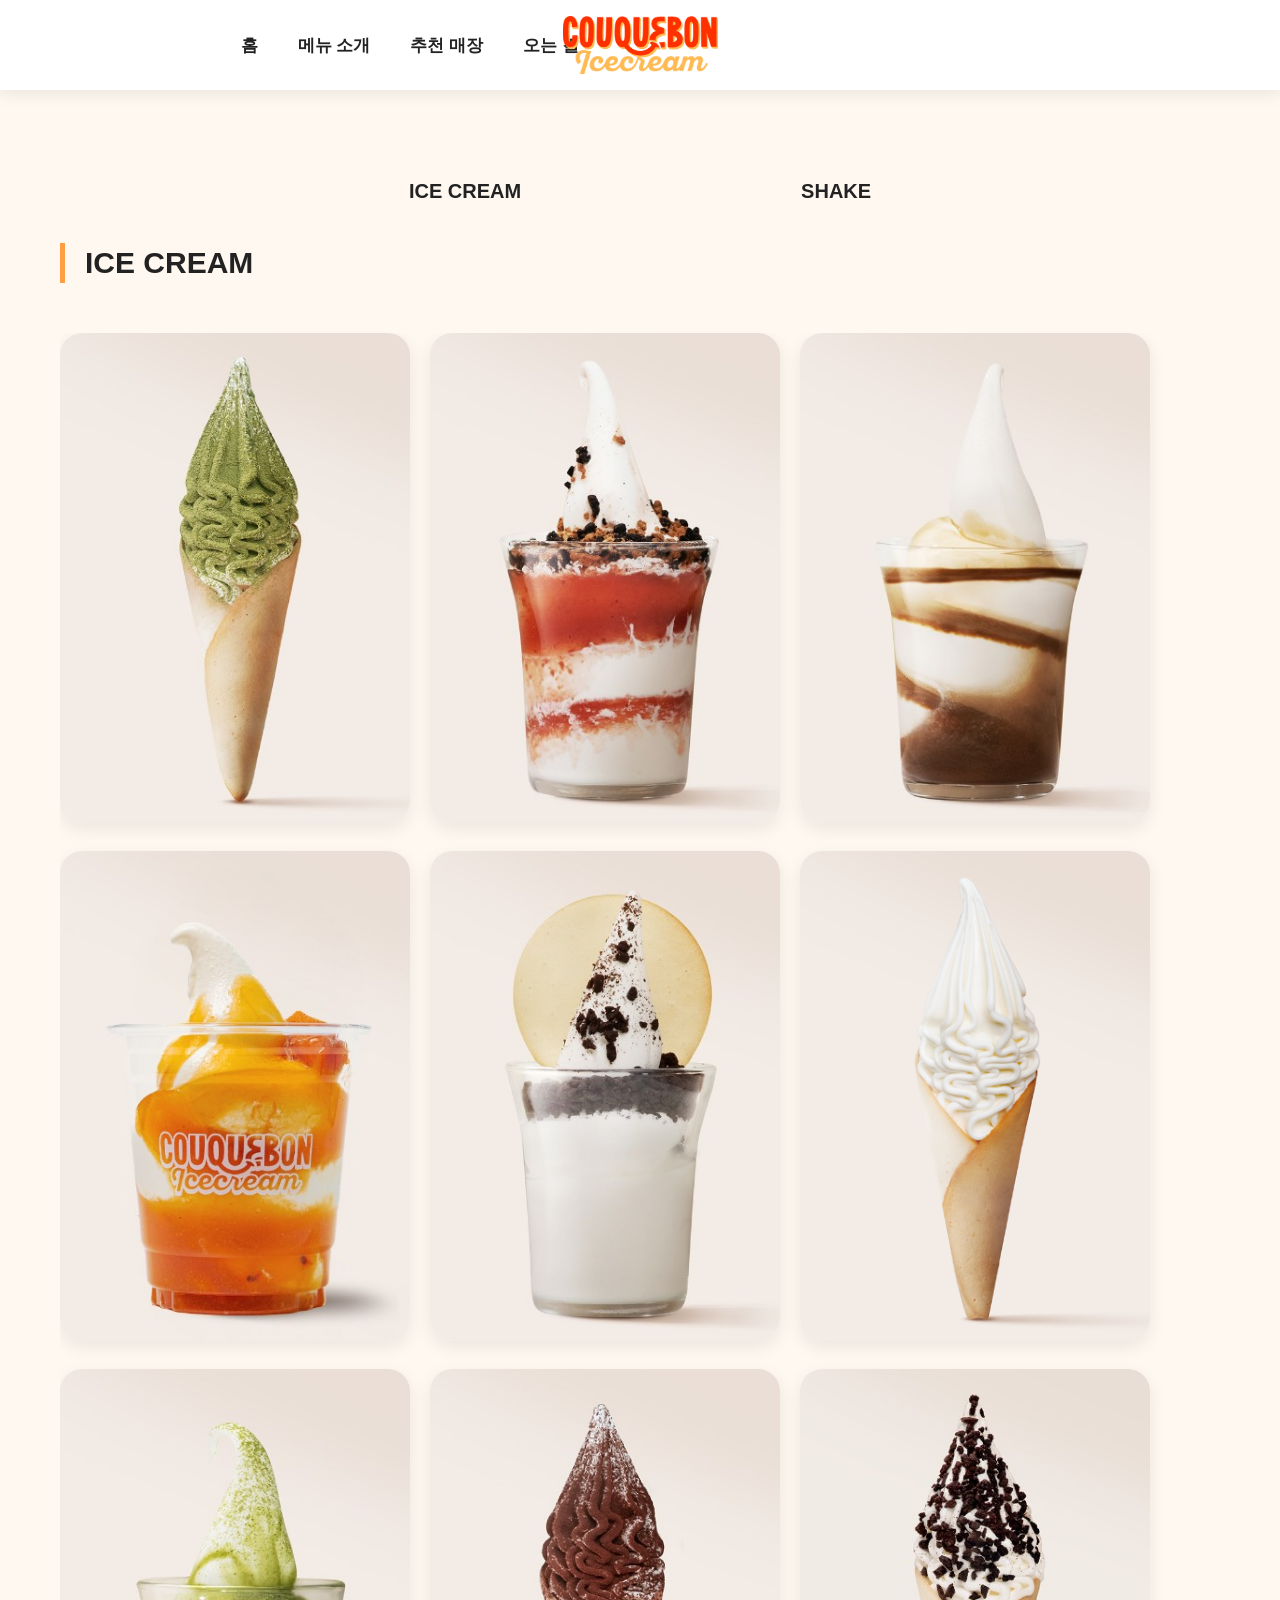
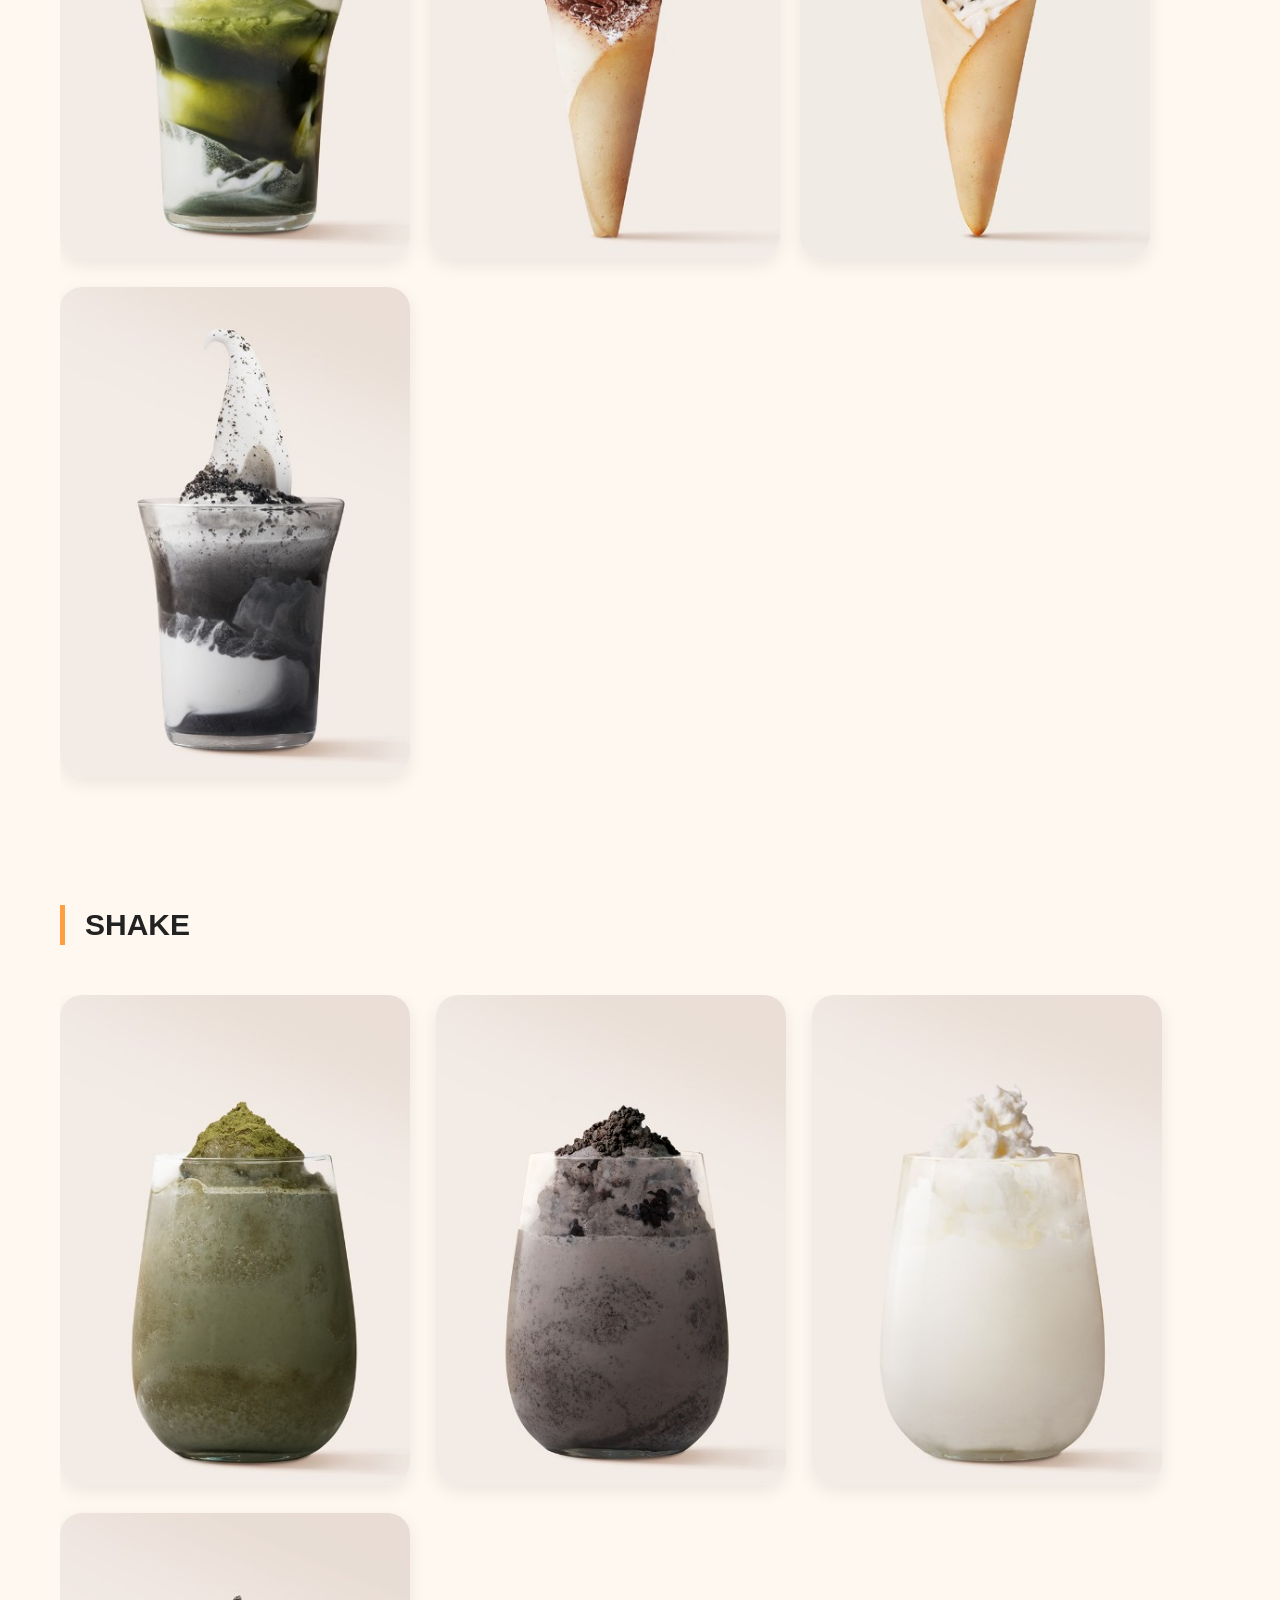
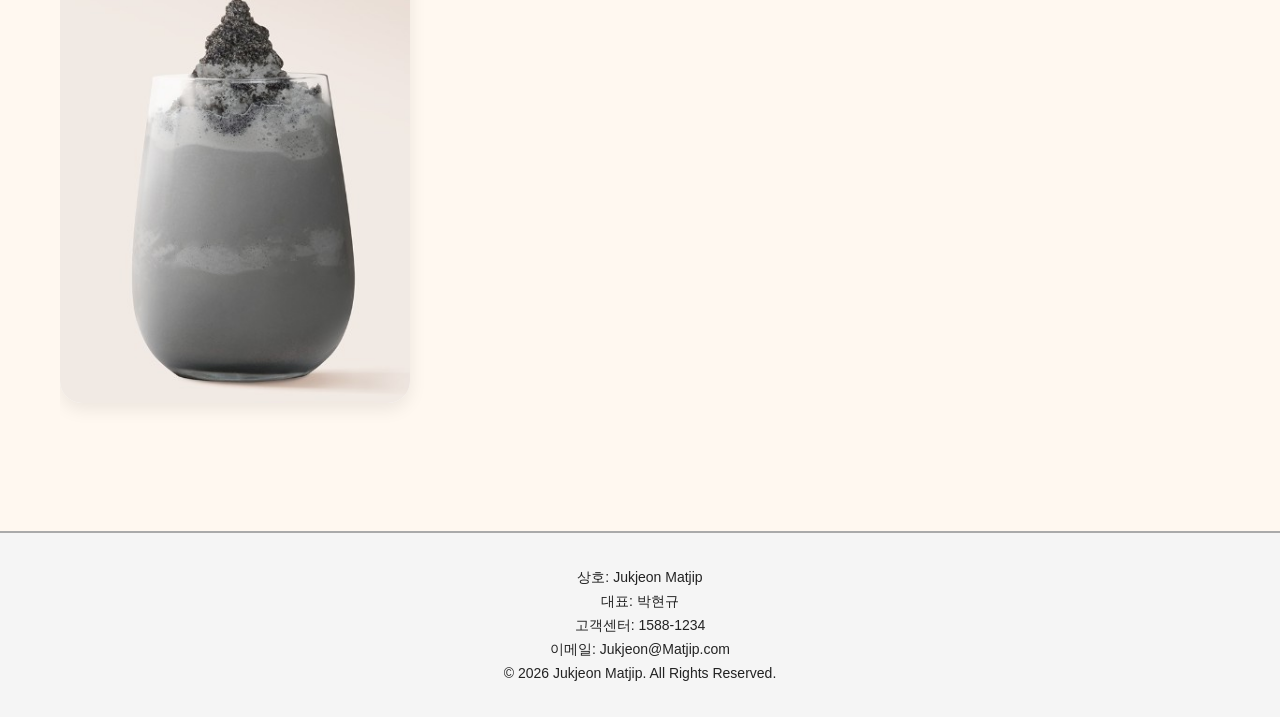
==== 쿠브봉.html @ 59cfadce "\" ====
<!DOCTYPE html>
<html lang="en">

<head>
    <meta charset="UTF-8">
    <meta name="viewport" content="width=device-width, initial-scale=1.0">
    <title>쿠크봉메뉴</title>
    <link rel="stylesheet" href="./css/쿠크봉.css">
</head>

<body>
    <header>
        <a href="./메인페이지.html">홈</a>
        <a href="#">메뉴 소개</a>
        <a href="./맛집목록페이지.html">추천 매장</a>
        <a href="#">오는 길</a>
        <div class="logo">
            <img src="./img/쿠크봉/로고.jpg" alt="로고">
        </div>
    </header>



    <div class="container">
        <main>
            <div class="menu">
                <a href="#ICE CREAM">ICE CREAM</a>
                <a href="#SHAKE">SHAKE</a>
            </div>

            <div id="ICE CREAM" class="menu-text">
                ICE CREAM
            </div>
            <div id="ice-img">
                <div class="ice-img">
                    <img src="./img/쿠크봉/녹차.jpg" alt="녹차">
                </div>
                <div class="ice-img">
                    <img src="./img/쿠크봉/딸기크런치.jpg" alt="딸기크런치">
                </div>
                <div class="ice-img">
                    <img src="./img/쿠크봉/아보카토.jpg" alt="아보카토">
                </div>
                <div class="ice-img">
                    <img src="./img/쿠크봉/애플망고.jpg" alt="애플망고">
                </div>
                <div class="ice-img">
                    <img src="./img/쿠크봉/오레오.jpg" alt="오레오">
                </div>
                <div class="ice-img">
                    <img src="./img/쿠크봉/오리지날.jpg" alt="오리지날">
                </div>
                <div class="ice-img">
                    <img src="./img/쿠크봉/제주말차.jpg" alt="제주말차">
                </div>
                <div class="ice-img">
                    <img src="./img/쿠크봉/초코.jpg" alt="초코">
                </div>
                <div class="ice-img">
                    <img src="./img/쿠크봉/쿠키.jpg" alt="쿠키">
                </div>
                <div class="ice-img">
                    <img src="./img/쿠크봉/흑임자.jpg" alt="흑임자">
                </div>
            </div>

            <div id="SHAKE" class="menu-text">
                SHAKE
            </div>

            <div id="shake-img">
                <div class="shake-img">
                    <img src="./img/쿠크봉/말차 쉐이크.jpg" alt="말차 쉐이크">
                </div>
                <div class="shake-img">
                    <img src="./img/쿠크봉/오레오 쿠키 쉐이크.jpg" alt="오레오 쿠키 쉐이크">
                </div>
                <div class="shake-img">
                    <img src="./img/쿠크봉/오리지날 쉐이크.jpg" alt="오리지날 쉐이크">
                </div>
                <div class="shake-img">
                    <img src="./img/쿠크봉/흑임자 쉐이크.jpg" alt="흑임자 쉐이크">
                </div>

            </div>
        </main>


    </div>
    <footer>
        <div class="footer-info">
            <p>상호: Jukjeon Matjip</p>
            <p>대표: 박현규</p>
            <p>고객센터: 1588-1234</p>
            <p>이메일: Jukjeon@Matjip.com</p>
            <p>© 2026 Jukjeon Matjip. All Rights Reserved.</p>
        </div>
    </footer>
</body>

</html>
---- css/쿠크봉.css ----
@font-face {
    font-family: 'RomanticGumi';
    src: url('https://cdn.jsdelivr.net/gh/projectnoonnu/2410-1@1.0/GumiRomanceTTF.woff2') format('woff2');
    font-weight: normal;
    font-display: swap;
}

@font-face {
    font-family: 'NexonMaplestory';
    src: url('https://cdn.jsdelivr.net/gh/projectnoonnu/noonfonts_20-04@2.1/MaplestoryOTFLight.woff') format('woff');
    font-weight: 300;
    font-display: swap;
}

@font-face {
    font-family: 'NexonMaplestory';
    src: url('https://cdn.jsdelivr.net/gh/projectnoonnu/noonfonts_20-04@2.1/MaplestoryOTFBold.woff') format('woff');
    font-weight: 700;
    font-display: swap;
}

:root {
    --main-bg: #fff8f0;
    --main-orange: #ff9f43;
    --text-main: #222;
    --border-gray: #aaa;
    --white: #ffffff;
    --shadow: rgba(0, 0, 0, 0.08);
}

* {
    box-sizing: border-box;
    padding: 0;
    margin: 0;
}

body {
    background-color: var(--main-bg);
    color: var(--text-main);
    font-family: Arial, Helvetica, sans-serif;
}

/* 상단 헤더 */
header {
    position: sticky;
    top: 0;
    z-index: 5;
    height: 90px;
    background-color: var(--white);
    box-shadow: 0 4px 16px var(--shadow);
    display: flex;
    align-items: center;
    justify-content: center;
    gap: 40px;
}

header a {
    position: relative;
    right: 18%;
    color: var(--text-main);
    text-decoration: none;
    font-size: 17px;
    font-weight: bold;
    transition: 0.32s;
}

header a:hover {
    color: var(--main-orange);
    transform: translateY(-3px);
}

.logo {
    position: absolute;
    left: 50% - 65px;
    width: 155px;
    height: 100px;
}

.logo img {
    width: 100%;
    height: 100%;
    object-fit: contain;
    display: block;
}

.container {
    width: 1200px;
    margin: 50px auto 0;
    padding: 20px;
}

.menu {
    width: 1000px;
    display: flex;
    justify-content: center;
    margin: 0px auto;
    padding: 20px;
    gap: 280px;
}

.menu>a {
    color: var(--text-main);
    text-decoration: none;
    font-size: 20px;
    font-weight: bold;
    transition: 0.32s;
}

.menu a:hover {
    color: var(--main-orange);
}

.menu-text {
    font-weight: 900;
    padding: 3px 20px;
    margin-top: 20px;
    margin-bottom: 50px;
    border-left: 5px solid var(--main-orange);
    font-size: 30px;
}

#ice-img {
    overflow: hidden;
    margin-bottom: 100px;
}

.ice-img {
    float: left;
    width: 350px;
    height: 490px;
    margin-right: 20px;
    margin-bottom: 28px;
    border-radius: 22px;
    overflow: hidden;
    background-color: var(--white);
    box-shadow: 0 6px 18px var(--shadow);
    transition: 0.32s;
}

.ice-img:hover {
    filter: brightness(70%);
}

#shake-img {
    overflow: hidden;
}

.shake-img {
    float: left;
    width: 350px;
    height: 490px;
    margin-right: 26px;
    margin-bottom: 28px;
    border-radius: 22px;
    overflow: hidden;
    background-color: var(--white);
    box-shadow: 0 6px 18px var(--shadow);
    transition: 0.32s ease-in-out;
}


.shake-img:hover {
    filter: brightness(70%);
}

.ice-img img, .shake-img img {
    width: 100%;
    height: 100%;
    object-fit: cover;
    display: block;
}

footer {
    width: 100%;
    margin-top: 80px;
    padding: 30px;
    background-color: #f5f5f5;
    border-top: 2px solid var(--border-gray);
    text-align: center;
    color: var(--text-main);
}

footer p {
    margin: 6px 0;
    font-size: 14px;
}
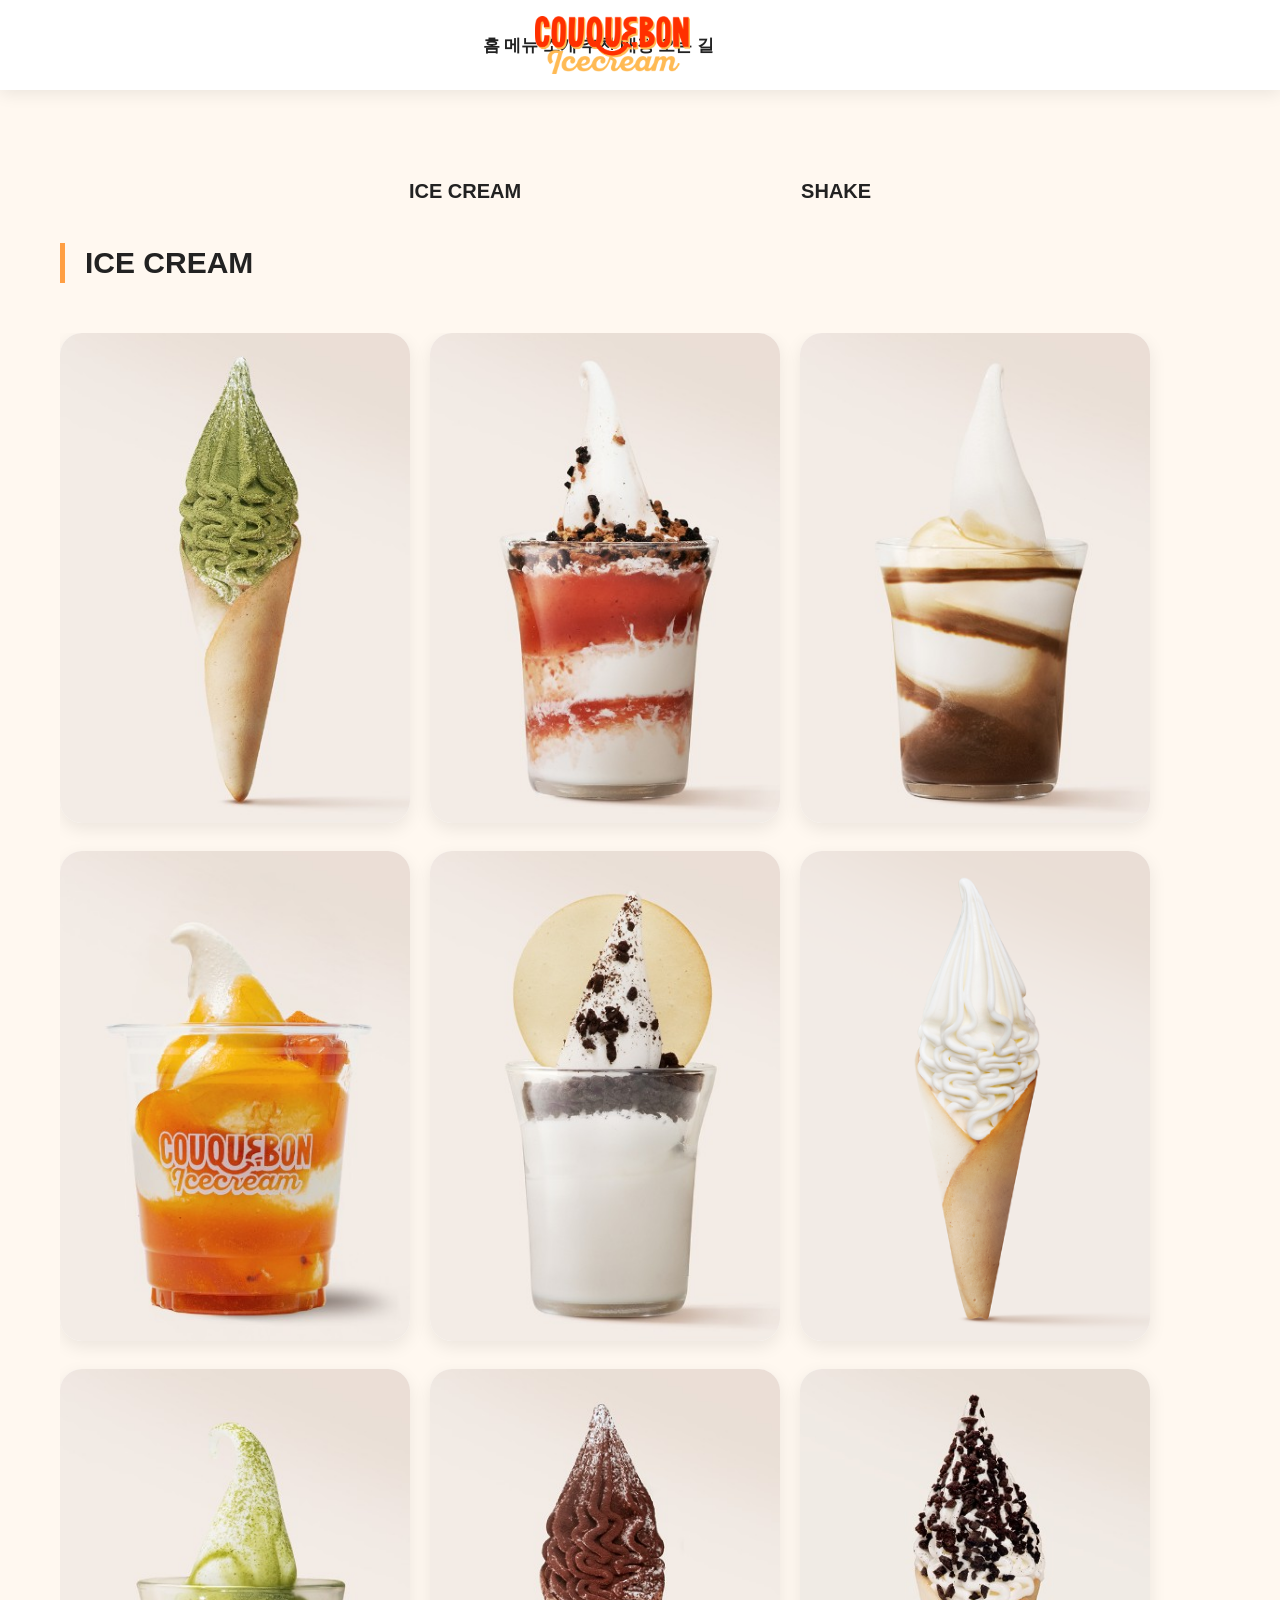
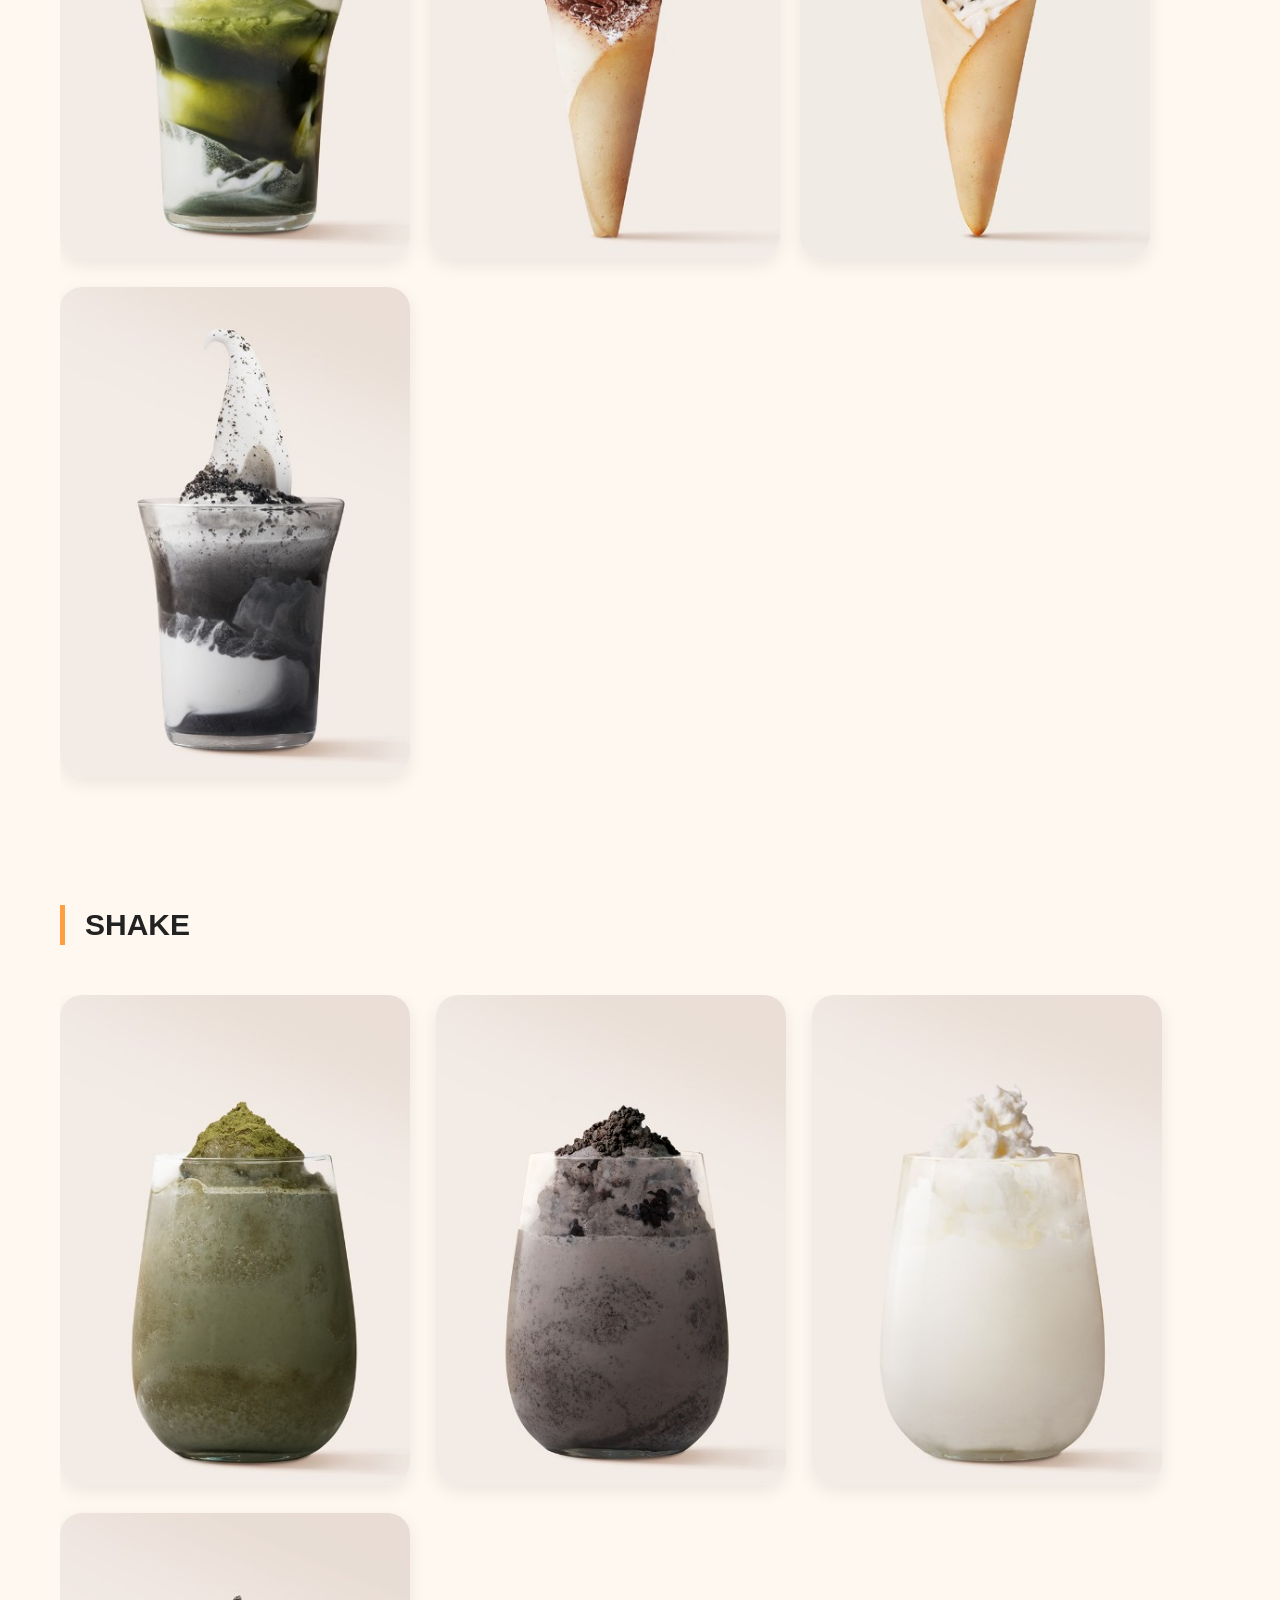
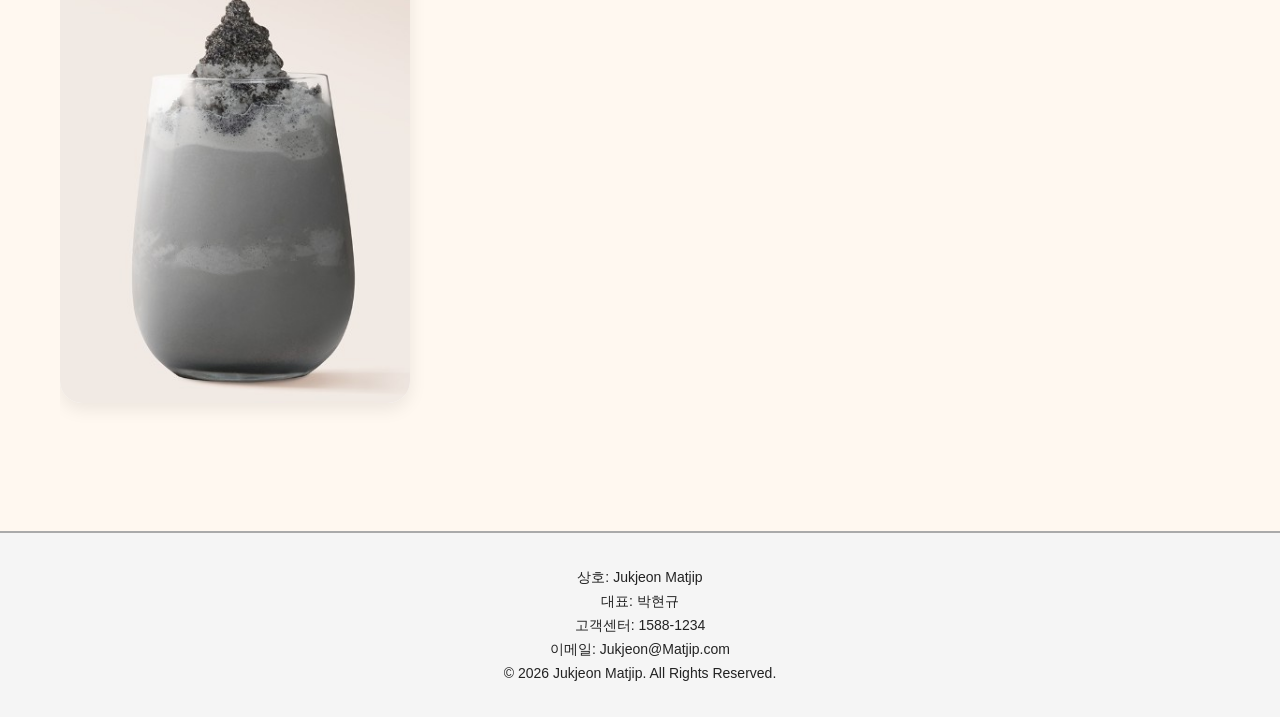
==== commit 690d50b2: "Update 쿠브봉.html" ====
--- a/쿠브봉.html
+++ b/쿠브봉.html
@@ -10,57 +10,61 @@
 
 <body>
     <header>
-        <a href="./메인페이지.html">홈</a>
-        <a href="#">메뉴 소개</a>
-        <a href="./맛집목록페이지.html">추천 매장</a>
-        <a href="#">오는 길</a>
+        <div class="header-menu">
+            <a href="./메인페이지.html">홈</a>
+            <a href="#">메뉴 소개</a>
+            <a href="./맛집목록페이지.html">추천 매장</a>
+            <a href="#">오는 길</a>
+        </div>
         <div class="logo">
-            <img src="./img/쿠크봉/로고.jpg" alt="로고">
+            <a href="./메인페이지.html">
+                <img src="./img/쿠크봉/로고.jpg" alt="로고">
+            </a>
         </div>
     </header>
-
-
 
     <div class="container">
         <main>
             <div class="menu">
-                <a href="#ICE CREAM">ICE CREAM</a>
+                <a href="#ICE-CREAM">ICE CREAM</a>
                 <a href="#SHAKE">SHAKE</a>
             </div>
 
-            <div id="ICE CREAM" class="menu-text">
-                ICE CREAM
-            </div>
-            <div id="ice-img">
-                <div class="ice-img">
-                    <img src="./img/쿠크봉/녹차.jpg" alt="녹차">
+            <div class="main-menu">
+                <div id="ICE-CREAM" class="menu-text">
+                    ICE CREAM
                 </div>
-                <div class="ice-img">
-                    <img src="./img/쿠크봉/딸기크런치.jpg" alt="딸기크런치">
-                </div>
-                <div class="ice-img">
-                    <img src="./img/쿠크봉/아보카토.jpg" alt="아보카토">
-                </div>
-                <div class="ice-img">
-                    <img src="./img/쿠크봉/애플망고.jpg" alt="애플망고">
-                </div>
-                <div class="ice-img">
-                    <img src="./img/쿠크봉/오레오.jpg" alt="오레오">
-                </div>
-                <div class="ice-img">
-                    <img src="./img/쿠크봉/오리지날.jpg" alt="오리지날">
-                </div>
-                <div class="ice-img">
-                    <img src="./img/쿠크봉/제주말차.jpg" alt="제주말차">
-                </div>
-                <div class="ice-img">
-                    <img src="./img/쿠크봉/초코.jpg" alt="초코">
-                </div>
-                <div class="ice-img">
-                    <img src="./img/쿠크봉/쿠키.jpg" alt="쿠키">
-                </div>
-                <div class="ice-img">
-                    <img src="./img/쿠크봉/흑임자.jpg" alt="흑임자">
+                <div id="ice-img">
+                    <div class="ice-img">
+                        <img src="./img/쿠크봉/녹차.jpg" alt="녹차">
+                    </div>
+                    <div class="ice-img">
+                        <img src="./img/쿠크봉/딸기크런치.jpg" alt="딸기크런치">
+                    </div>
+                    <div class="ice-img">
+                        <img src="./img/쿠크봉/아보카토.jpg" alt="아보카토">
+                    </div>
+                    <div class="ice-img">
+                        <img src="./img/쿠크봉/애플망고.jpg" alt="애플망고">
+                    </div>
+                    <div class="ice-img">
+                        <img src="./img/쿠크봉/오레오.jpg" alt="오레오">
+                    </div>
+                    <div class="ice-img">
+                        <img src="./img/쿠크봉/오리지날.jpg" alt="오리지날">
+                    </div>
+                    <div class="ice-img">
+                        <img src="./img/쿠크봉/제주말차.jpg" alt="제주말차">
+                    </div>
+                    <div class="ice-img">
+                        <img src="./img/쿠크봉/초코.jpg" alt="초코">
+                    </div>
+                    <div class="ice-img">
+                        <img src="./img/쿠크봉/쿠키.jpg" alt="쿠키">
+                    </div>
+                    <div class="ice-img">
+                        <img src="./img/쿠크봉/흑임자.jpg" alt="흑임자">
+                    </div>
                 </div>
             </div>
 
@@ -98,4 +102,4 @@
     </footer>
 </body>
 
-</html>+</html>
